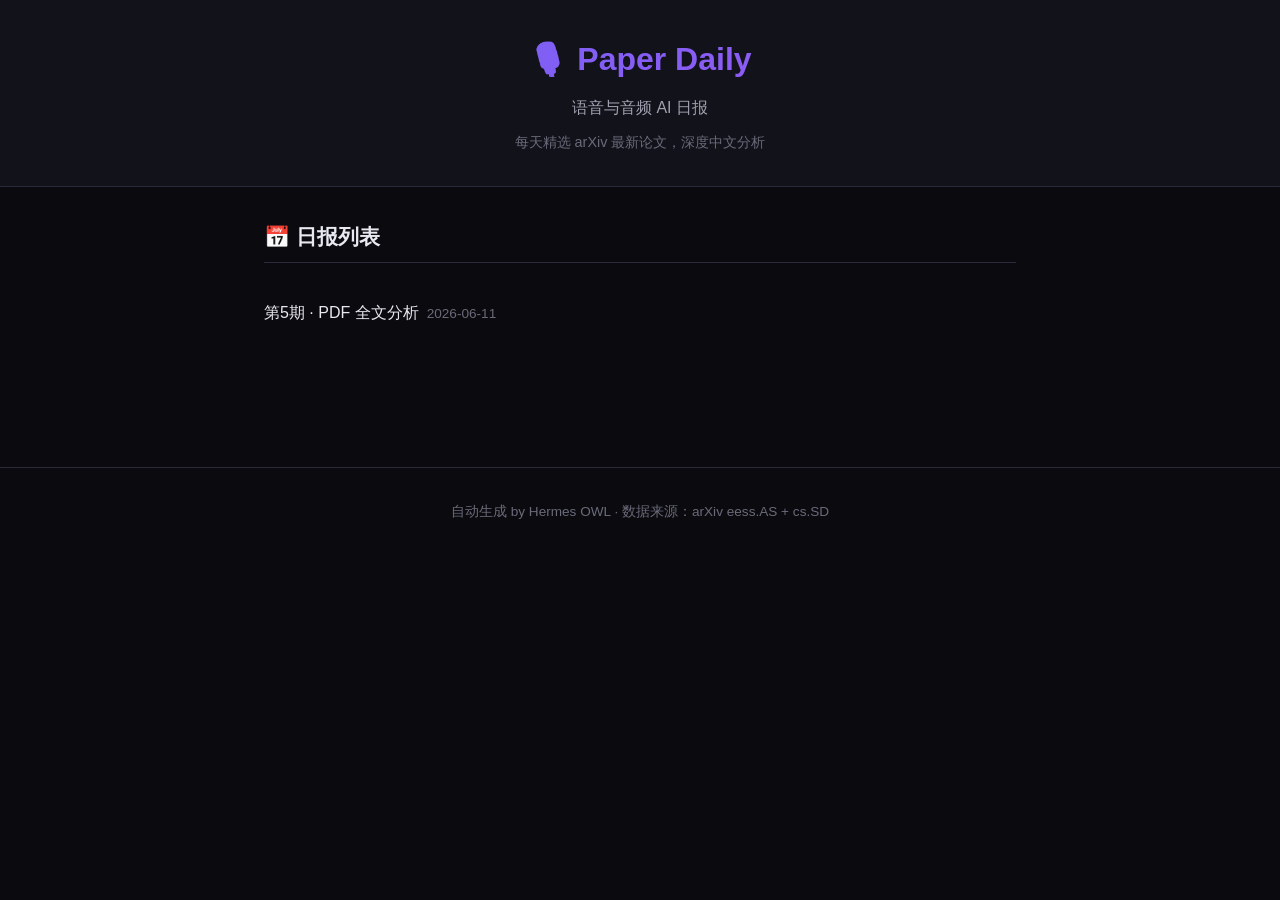
==== index.html @ 00a7ea23 "init: GitHub Pages 日报仓库 - 首页 index.html（暗色主题，日报列表） - 2026-06-11 日报页面（9篇精选论文） - assets/css/style.css（" ====
<!DOCTYPE html>
<html lang="zh-CN">
<head>
  <meta charset="UTF-8">
  <meta name="viewport" content="width=device-width, initial-scale=1.0">
  <title>Paper Daily - 语音与音频 AI 日报</title>
  <link rel="stylesheet" href="assets/css/style.css">
</head>
<body>
  <header class="header">
    <h1>🎙️ Paper Daily</h1>
    <p class="subtitle">语音与音频 AI 日报</p>
    <p class="date">每天精选 arXiv 最新论文，深度中文分析</p>
  </header>

  <div class="container">
    <section class="section">
      <h2 class="section-title">📅 日报列表</h2>
      <ul class="paper-list" id="daily-list">
        <!-- 日报列表由 JS 动态生成 -->
      </ul>
    </section>
  </div>

  <footer class="footer">
    <p>自动生成 by Hermes OWL · 数据来源：arXiv eess.AS + cs.SD</p>
  </footer>

  <script>
    // 日报列表 - 每天运行后自动更新
    const dailyReports = [
      { date: '2026-06-11', title: '第5期 · PDF 全文分析', url: 'daily/2026-06-11/index.html' },
    ];

    const listEl = document.getElementById('daily-list');
    dailyReports.forEach(report => {
      const li = document.createElement('li');
      li.innerHTML = `<a href="${report.url}">${report.title}</a><span class="date">${report.date}</span>`;
      listEl.appendChild(li);
    });
  </script>
</body>
</html>
---- assets/css/style.css ----
/* Paper Daily - 语音与音频 AI 日报 */

:root {
  --bg-primary: #0a0a0f;
  --bg-secondary: #12121a;
  --bg-card: #1a1a25;
  --text-primary: #e8e8f0;
  --text-secondary: #a0a0b0;
  --text-muted: #6a6a7a;
  --accent: #6366f1;
  --accent-light: #818cf8;
  --border: #2a2a3a;
  --tag-bg: #1e1e2e;
  --tag-text: #a5b4fc;
  --link: #818cf8;
  --link-hover: #a5b4fc;
}

* {
  margin: 0;
  padding: 0;
  box-sizing: border-box;
}

body {
  font-family: -apple-system, BlinkMacSystemFont, 'Segoe UI', Roboto, 'Helvetica Neue', Arial, sans-serif;
  background: var(--bg-primary);
  color: var(--text-primary);
  line-height: 1.7;
  -webkit-font-smoothing: antialiased;
}

/* Header */
.header {
  background: var(--bg-secondary);
  border-bottom: 1px solid var(--border);
  padding: 2rem 0;
  text-align: center;
}

.header h1 {
  font-size: 2rem;
  font-weight: 700;
  background: linear-gradient(135deg, #6366f1, #a855f7);
  -webkit-background-clip: text;
  -webkit-text-fill-color: transparent;
  margin-bottom: 0.5rem;
}

.header .subtitle {
  color: var(--text-secondary);
  font-size: 1rem;
}

.header .date {
  color: var(--text-muted);
  font-size: 0.9rem;
  margin-top: 0.5rem;
}

/* Container */
.container {
  max-width: 800px;
  margin: 0 auto;
  padding: 2rem 1.5rem;
}

/* Section */
.section {
  margin-bottom: 3rem;
}

.section-title {
  font-size: 1.3rem;
  font-weight: 600;
  color: var(--text-primary);
  margin-bottom: 1.5rem;
  padding-bottom: 0.5rem;
  border-bottom: 1px solid var(--border);
}

/* Paper Card */
.paper-card {
  background: var(--bg-card);
  border: 1px solid var(--border);
  border-radius: 12px;
  padding: 1.5rem;
  margin-bottom: 1.5rem;
  transition: border-color 0.2s;
}

.paper-card:hover {
  border-color: var(--accent);
}

.paper-card .headline {
  font-size: 1.15rem;
  font-weight: 600;
  color: var(--text-primary);
  margin-bottom: 0.5rem;
  line-height: 1.4;
}

.paper-card .title {
  font-size: 0.95rem;
  color: var(--text-secondary);
  margin-bottom: 0.75rem;
  font-style: italic;
}

.paper-card .meta {
  font-size: 0.85rem;
  color: var(--text-muted);
  margin-bottom: 0.75rem;
}

.paper-card .meta span {
  margin-right: 1rem;
}

.paper-card .tags {
  margin-bottom: 0.75rem;
}

.paper-card .tag {
  display: inline-block;
  background: var(--tag-bg);
  color: var(--tag-text);
  font-size: 0.75rem;
  padding: 0.2rem 0.6rem;
  border-radius: 4px;
  margin-right: 0.4rem;
  margin-bottom: 0.3rem;
}

.paper-card .overview {
  font-size: 0.95rem;
  color: var(--text-secondary);
  line-height: 1.8;
  margin-bottom: 1rem;
}

.paper-card .links {
  font-size: 0.85rem;
  padding-top: 0.75rem;
  border-top: 1px solid var(--border);
}

.paper-card .links a {
  color: var(--link);
  text-decoration: none;
  margin-right: 1rem;
}

.paper-card .links a:hover {
  color: var(--link-hover);
  text-decoration: underline;
}

/* Footer */
.footer {
  text-align: center;
  padding: 2rem 0;
  color: var(--text-muted);
  font-size: 0.85rem;
  border-top: 1px solid var(--border);
  margin-top: 3rem;
}

/* Index page - paper list */
.paper-list {
  list-style: none;
}

.paper-list li {
  padding: 0.75rem 0;
  border-bottom: 1px solid var(--border);
}

.paper-list li:last-child {
  border-bottom: none;
}

.paper-list a {
  color: var(--text-primary);
  text-decoration: none;
  font-weight: 500;
}

.paper-list a:hover {
  color: var(--accent-light);
}

.paper-list .date {
  color: var(--text-muted);
  font-size: 0.85rem;
  margin-left: 0.5rem;
}

/* Responsive */
@media (max-width: 600px) {
  .header h1 {
    font-size: 1.5rem;
  }
  
  .container {
    padding: 1rem;
  }
  
  .paper-card {
    padding: 1rem;
  }
}
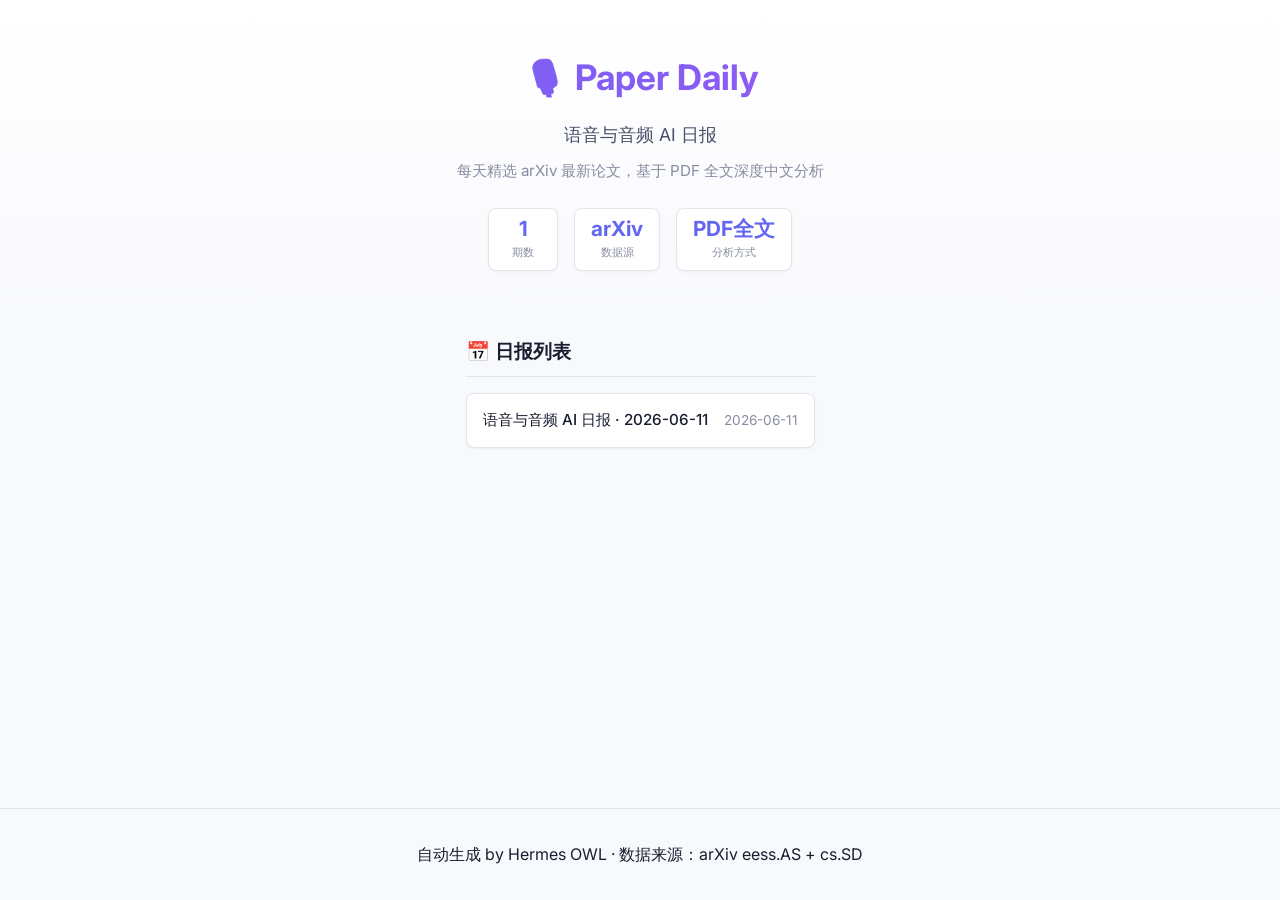
==== commit 5bd2fc92: "v2: responsive redesign - mobile-first CSS, interactive JS, depth-optimized HTML" ====
--- a/index.html
+++ b/index.html
@@ -1,43 +1,37 @@
-<!DOCTYPE html>
-<html lang="zh-CN">
-<head>
-  <meta charset="UTF-8">
-  <meta name="viewport" content="width=device-width, initial-scale=1.0">
-  <title>Paper Daily - 语音与音频 AI 日报</title>
-  <link rel="stylesheet" href="assets/css/style.css">
-</head>
-<body>
-  <header class="header">
-    <h1>🎙️ Paper Daily</h1>
-    <p class="subtitle">语音与音频 AI 日报</p>
-    <p class="date">每天精选 arXiv 最新论文，深度中文分析</p>
-  </header>
-
-  <div class="container">
-    <section class="section">
-      <h2 class="section-title">📅 日报列表</h2>
-      <ul class="paper-list" id="daily-list">
-        <!-- 日报列表由 JS 动态生成 -->
-      </ul>
-    </section>
-  </div>
-
-  <footer class="footer">
-    <p>自动生成 by Hermes OWL · 数据来源：arXiv eess.AS + cs.SD</p>
-  </footer>
-
-  <script>
-    // 日报列表 - 每天运行后自动更新
-    const dailyReports = [
-      { date: '2026-06-11', title: '第5期 · PDF 全文分析', url: 'daily/2026-06-11/index.html' },
-    ];
-
-    const listEl = document.getElementById('daily-list');
-    dailyReports.forEach(report => {
-      const li = document.createElement('li');
-      li.innerHTML = `<a href="${report.url}">${report.title}</a><span class="date">${report.date}</span>`;
-      listEl.appendChild(li);
-    });
-  </script>
-</body>
-</html>
+<!DOCTYPE html>
+<html lang="zh-CN">
+<head>
+  <meta charset="UTF-8">
+  <meta name="viewport" content="width=device-width, initial-scale=1.0, maximum-scale=5.0">
+  <meta name="theme-color" content="#0a0a12">
+  <title>Paper Daily - 语音与音频 AI 日报</title>
+  <link rel="preconnect" href="https://fonts.googleapis.com">
+  <link rel="preconnect" href="https://fonts.gstatic.com" crossorigin>
+  <link href="https://fonts.googleapis.com/css2?family=Inter:wght@400;500;600;700&family=JetBrains+Mono:wght@400;500&display=swap" rel="stylesheet">
+  <link rel="stylesheet" href="assets/css/style.css">
+</head>
+<body data-theme="dark">
+  <div class="index-page">
+    <div class="index-hero">
+      <h1>🎙️ Paper Daily</h1>
+      <p class="index-subtitle">语音与音频 AI 日报</p>
+      <p class="index-desc">每天精选 arXiv 最新论文，基于 PDF 全文深度中文分析</p>
+      <div class="index-stats">
+        <div class="stat-box"><span class="stat-num">1</span><span class="stat-lbl">期数</span></div>
+        <div class="stat-box"><span class="stat-num">arXiv</span><span class="stat-lbl">数据源</span></div>
+        <div class="stat-box"><span class="stat-num">PDF全文</span><span class="stat-lbl">分析方式</span></div>
+      </div>
+    </div>
+    <div class="index-list">
+      <h2 class="index-list-title">📅 日报列表</h2>
+      <div class="report-list">
+      <a href="daily/2026-06-11/index.html" class="report-row"><span class="report-title">语音与音频 AI 日报 · 2026-06-11</span><span class="report-date">2026-06-11</span></a>
+      </div>
+    </div>
+    <footer class="site-footer">
+      <p>自动生成 by Hermes OWL · 数据来源：arXiv eess.AS + cs.SD</p>
+    </footer>
+  </div>
+  <script src="assets/js/main.js"></script>
+</body>
+</html>
--- a/assets/css/style.css
+++ b/assets/css/style.css
@@ -1,213 +1,650 @@
-/* Paper Daily - 语音与音频 AI 日报 */
+/* Paper Daily v2 - 语音与音频 AI 日报 */
+/* Design: 深色主题 + 手机端优先 + 信息密度优化 */
 
 :root {
-  --bg-primary: #0a0a0f;
-  --bg-secondary: #12121a;
-  --bg-card: #1a1a25;
+  /* 颜色系统 */
+  --bg-primary: #0a0a12;
+  --bg-secondary: #111118;
+  --bg-card: #16161f;
+  --bg-card-hover: #1c1c28;
+  --bg-elevated: #1e1e2a;
+  
   --text-primary: #e8e8f0;
-  --text-secondary: #a0a0b0;
-  --text-muted: #6a6a7a;
+  --text-secondary: #a0a0b8;
+  --text-muted: #6a6a80;
+  --text-accent: #a5b4fc;
+  
   --accent: #6366f1;
   --accent-light: #818cf8;
+  --accent-dim: rgba(99, 102, 241, 0.15);
+  
   --border: #2a2a3a;
+  --border-light: #222233;
+  
+  --success: #34d399;
+  --warning: #fbbf24;
+  
   --tag-bg: #1e1e2e;
   --tag-text: #a5b4fc;
+  --tag-border: #2a2a4a;
+  
+  --kr-bg: #1a1a28;
+  --kr-border: #6366f1;
+  
   --link: #818cf8;
   --link-hover: #a5b4fc;
-}
-
-* {
-  margin: 0;
-  padding: 0;
-  box-sizing: border-box;
+  
+  /* 尺寸 */
+  --radius: 12px;
+  --radius-sm: 8px;
+  --max-width: 820px;
+  --header-height: 56px;
+  
+  /* 字体 */
+  --font-sans: 'Inter', -apple-system, BlinkMacSystemFont, 'Segoe UI', Roboto, 'Helvetica Neue', Arial, sans-serif;
+  --font-mono: 'JetBrains Mono', 'SF Mono', 'Menlo', monospace;
+}
+
+/* ── Reset ── */
+*, *::before, *::after { box-sizing: border-box; margin: 0; padding: 0; }
+
+html {
+  font-size: 16px;
+  scroll-behavior: smooth;
+  scroll-padding-top: calc(var(--header-height) + 20px);
+  -webkit-text-size-adjust: 100%;
 }
 
 body {
-  font-family: -apple-system, BlinkMacSystemFont, 'Segoe UI', Roboto, 'Helvetica Neue', Arial, sans-serif;
+  font-family: var(--font-sans);
   background: var(--bg-primary);
   color: var(--text-primary);
   line-height: 1.7;
   -webkit-font-smoothing: antialiased;
-}
-
-/* Header */
-.header {
-  background: var(--bg-secondary);
+  -moz-osx-font-smoothing: grayscale;
+  overflow-x: hidden;
+}
+
+/* ── Scrollbar ── */
+::-webkit-scrollbar { width: 6px; height: 6px; }
+::-webkit-scrollbar-track { background: var(--bg-primary); }
+::-webkit-scrollbar-thumb { background: var(--border); border-radius: 3px; }
+::-webkit-scrollbar-thumb:hover { background: var(--text-muted); }
+
+/* ── Top Nav (Sticky) ── */
+.topnav {
+  position: sticky;
+  top: 0;
+  z-index: 100;
+  background: rgba(10, 10, 18, 0.85);
+  backdrop-filter: blur(12px);
+  -webkit-backdrop-filter: blur(12px);
   border-bottom: 1px solid var(--border);
-  padding: 2rem 0;
+  height: var(--header-height);
+}
+
+.topnav-inner {
+  max-width: var(--max-width);
+  margin: 0 auto;
+  padding: 0 1.25rem;
+  height: 100%;
+  display: flex;
+  align-items: center;
+  gap: 1rem;
+}
+
+.topnav-brand {
+  font-weight: 700;
+  font-size: 1.05rem;
+  color: var(--accent-light);
+  text-decoration: none;
+  white-space: nowrap;
+  flex-shrink: 0;
+}
+
+.topnav-links {
+  display: flex;
+  gap: 0.5rem;
+  overflow-x: auto;
+  -webkit-overflow-scrolling: touch;
+  scrollbar-width: none;
+  flex: 1;
+  min-width: 0;
+}
+
+.topnav-links::-webkit-scrollbar { display: none; }
+
+.topnav-link {
+  font-size: 0.8rem;
+  color: var(--text-muted);
+  text-decoration: none;
+  padding: 0.25rem 0.6rem;
+  border-radius: 4px;
+  white-space: nowrap;
+  transition: color 0.2s, background 0.2s;
+}
+
+.topnav-link:hover {
+  color: var(--text-secondary);
+  background: var(--bg-elevated);
+}
+
+.theme-toggle {
+  background: none;
+  border: 1px solid var(--border);
+  border-radius: var(--radius-sm);
+  padding: 0.3rem 0.5rem;
+  font-size: 1rem;
+  cursor: pointer;
+  flex-shrink: 0;
+  transition: border-color 0.2s;
+}
+
+.theme-toggle:hover { border-color: var(--accent); }
+
+/* ── Hero Header ── */
+.hero {
+  background: linear-gradient(180deg, var(--bg-secondary) 0%, var(--bg-primary) 100%);
+  border-bottom: 1px solid var(--border);
+  padding: 2.5rem 1.5rem 2rem;
   text-align: center;
 }
 
-.header h1 {
-  font-size: 2rem;
+.hero-title {
+  font-size: 1.8rem;
   font-weight: 700;
-  background: linear-gradient(135deg, #6366f1, #a855f7);
+  background: linear-gradient(135deg, var(--accent-light), #a855f7);
   -webkit-background-clip: text;
+  background-clip: text;
   -webkit-text-fill-color: transparent;
+  color: transparent;
   margin-bottom: 0.5rem;
-}
-
-.header .subtitle {
+  line-height: 1.3;
+}
+
+.hero-meta {
+  display: flex;
+  align-items: center;
+  justify-content: center;
+  gap: 0.5rem;
+  color: var(--text-muted);
+  font-size: 0.9rem;
+  margin-bottom: 0.5rem;
+}
+
+.hero-dot { opacity: 0.5; }
+
+.hero-desc {
   color: var(--text-secondary);
-  font-size: 1rem;
-}
-
-.header .date {
-  color: var(--text-muted);
-  font-size: 0.9rem;
-  margin-top: 0.5rem;
-}
-
-/* Container */
-.container {
-  max-width: 800px;
+  font-size: 0.95rem;
+  margin-bottom: 1.25rem;
+}
+
+.stats-row {
+  display: flex;
+  gap: 1rem;
+  justify-content: center;
+  flex-wrap: wrap;
+}
+
+.stat-box {
+  text-align: center;
+  padding: 0.5rem 1rem;
+  background: var(--bg-card);
+  border: 1px solid var(--border);
+  border-radius: var(--radius-sm);
+  min-width: 70px;
+}
+
+.stat-num {
+  display: block;
+  font-size: 1.3rem;
+  font-weight: 700;
+  color: var(--accent-light);
+  line-height: 1.2;
+}
+
+.stat-lbl {
+  display: block;
+  font-size: 0.7rem;
+  color: var(--text-muted);
+  margin-top: 0.1rem;
+}
+
+/* ── Main Content ── */
+.main-content {
+  max-width: var(--max-width);
   margin: 0 auto;
-  padding: 2rem 1.5rem;
-}
-
-/* Section */
+  padding: 2rem 1.25rem;
+}
+
+/* ── Section ── */
 .section {
-  margin-bottom: 3rem;
+  margin-bottom: 2.5rem;
+}
+
+.section-header {
+  display: flex;
+  align-items: baseline;
+  justify-content: space-between;
+  margin-bottom: 1.25rem;
+  padding-bottom: 0.75rem;
+  border-bottom: 1px solid var(--border);
 }
 
 .section-title {
-  font-size: 1.3rem;
+  font-size: 1.2rem;
   font-weight: 600;
   color: var(--text-primary);
-  margin-bottom: 1.5rem;
-  padding-bottom: 0.5rem;
-  border-bottom: 1px solid var(--border);
-}
-
-/* Paper Card */
+}
+
+.section-count {
+  font-size: 0.85rem;
+  color: var(--text-muted);
+}
+
+/* ── Paper Card ── */
 .paper-card {
   background: var(--bg-card);
   border: 1px solid var(--border);
-  border-radius: 12px;
-  padding: 1.5rem;
-  margin-bottom: 1.5rem;
-  transition: border-color 0.2s;
+  border-radius: var(--radius);
+  padding: 1.25rem;
+  margin-bottom: 1rem;
+  transition: border-color 0.2s, background 0.2s;
+  position: relative;
+  overflow: hidden;
 }
 
 .paper-card:hover {
   border-color: var(--accent);
-}
-
-.paper-card .headline {
-  font-size: 1.15rem;
+  background: var(--bg-card-hover);
+}
+
+/* 重点论文左侧高亮条 */
+.tier-hot::before {
+  content: "";
+  position: absolute;
+  left: 0; top: 0; bottom: 0;
+  width: 3px;
+  background: linear-gradient(180deg, var(--accent), #a855f7);
+  border-radius: 3px 0 0 3px;
+}
+
+.paper-headline {
+  display: flex;
+  align-items: flex-start;
+  gap: 0.5rem;
+  margin-bottom: 0.4rem;
+}
+
+.headline-text {
+  font-size: 1.05rem;
   font-weight: 600;
   color: var(--text-primary);
-  margin-bottom: 0.5rem;
   line-height: 1.4;
-}
-
-.paper-card .title {
-  font-size: 0.95rem;
-  color: var(--text-secondary);
-  margin-bottom: 0.75rem;
+  flex: 1;
+}
+
+.topic-badge {
+  display: inline-block;
+  font-size: 0.65rem;
+  font-weight: 500;
+  color: var(--accent-light);
+  background: var(--accent-dim);
+  padding: 0.15rem 0.5rem;
+  border-radius: 3px;
+  white-space: nowrap;
+  flex-shrink: 0;
+  margin-top: 0.2rem;
+  border: 1px solid rgba(99, 102, 241, 0.2);
+}
+
+.paper-title-en {
+  font-size: 0.82rem;
+  color: var(--text-muted);
+  margin-bottom: 0.6rem;
   font-style: italic;
-}
-
-.paper-card .meta {
-  font-size: 0.85rem;
-  color: var(--text-muted);
-  margin-bottom: 0.75rem;
-}
-
-.paper-card .meta span {
-  margin-right: 1rem;
-}
-
-.paper-card .tags {
-  margin-bottom: 0.75rem;
-}
-
-.paper-card .tag {
+  line-height: 1.5;
+  word-break: break-word;
+}
+
+.paper-meta {
+  font-size: 0.8rem;
+  color: var(--text-muted);
+  margin-bottom: 0.6rem;
+  display: flex;
+  flex-wrap: wrap;
+  gap: 0.4rem 0.8rem;
+  line-height: 1.5;
+}
+
+.paper-meta span { display: inline-flex; align-items: center; gap: 0.2rem; }
+
+.tags-row {
+  display: flex;
+  flex-wrap: wrap;
+  gap: 0.35rem;
+  margin-bottom: 0.6rem;
+}
+
+.tag {
   display: inline-block;
   background: var(--tag-bg);
   color: var(--tag-text);
-  font-size: 0.75rem;
-  padding: 0.2rem 0.6rem;
+  font-size: 0.72rem;
+  padding: 0.15rem 0.55rem;
   border-radius: 4px;
-  margin-right: 0.4rem;
-  margin-bottom: 0.3rem;
-}
-
-.paper-card .overview {
-  font-size: 0.95rem;
+  border: 1px solid var(--tag-border);
+  white-space: nowrap;
+}
+
+.paper-overview {
+  font-size: 0.9rem;
   color: var(--text-secondary);
   line-height: 1.8;
+  margin-bottom: 0.75rem;
+  word-break: break-word;
+}
+
+.paper-overview p { margin: 0; }
+
+/* ── Key Results ── */
+.key-results {
+  background: var(--kr-bg);
+  border-left: 3px solid var(--kr-border);
+  border-radius: 0 var(--radius-sm) var(--radius-sm) 0;
+  padding: 0.65rem 0.85rem;
+  margin-bottom: 0.75rem;
+}
+
+.kr-header {
+  display: flex;
+  align-items: center;
+  gap: 0.35rem;
+  margin-bottom: 0.4rem;
+}
+
+.kr-icon { font-size: 0.85rem; }
+
+.kr-title {
+  font-size: 0.82rem;
+  font-weight: 600;
+  color: var(--accent-light);
+}
+
+.kr-list {
+  list-style: none;
+  padding: 0;
+  margin: 0;
+  display: grid;
+  gap: 0.25rem;
+}
+
+.kr-list li {
+  font-size: 0.82rem;
+  color: var(--text-secondary);
+  line-height: 1.5;
+  display: flex;
+  align-items: flex-start;
+  gap: 0.35rem;
+}
+
+.kr-num {
+  color: var(--accent-light);
+  font-weight: 600;
+  flex-shrink: 0;
+  font-size: 0.78rem;
+}
+
+/* ── Paper Links ── */
+.paper-links {
+  display: flex;
+  flex-wrap: wrap;
+  gap: 0.4rem;
+  padding-top: 0.65rem;
+  border-top: 1px solid var(--border-light);
+}
+
+.link-btn {
+  display: inline-block;
+  font-size: 0.78rem;
+  font-weight: 500;
+  padding: 0.25rem 0.65rem;
+  border-radius: 4px;
+  text-decoration: none;
+  transition: background 0.2s, color 0.2s;
+  border: 1px solid transparent;
+}
+
+.link-arxiv { background: var(--accent-dim); color: var(--accent-light); border-color: rgba(99,102,241,0.2); }
+.link-arxiv:hover { background: rgba(99,102,241,0.25); }
+.link-pdf { background: rgba(239,68,68,0.1); color: #f87171; border-color: rgba(239,68,68,0.15); }
+.link-pdf:hover { background: rgba(239,68,68,0.2); }
+.link-code { background: rgba(34,197,94,0.1); color: #4ade80; border-color: rgba(34,197,94,0.15); }
+.link-code:hover { background: rgba(34,197,94,0.2); }
+.link-project { background: rgba(251,191,36,0.1); color: #fbbf24; border-color: rgba(251,191,36,0.15); }
+.link-project:hover { background: rgba(251,191,36,0.2); }
+.link-demo { background: rgba(168,85,247,0.1); color: #c084fc; border-color: rgba(168,85,247,0.15); }
+.link-demo:hover { background: rgba(168,85,247,0.2); }
+
+/* ── Footer ── */
+.site-footer {
+  border-top: 1px solid var(--border);
+  padding: 2rem 1.25rem;
+  text-align: center;
+}
+
+.footer-content p {
+  color: var(--text-muted);
+  font-size: 0.8rem;
+  margin-bottom: 0.25rem;
+}
+
+.footer-link {
+  color: var(--text-secondary);
+  text-decoration: none;
+}
+
+.footer-link:hover { color: var(--accent-light); }
+
+/* ── Scroll to Top ── */
+.scroll-top {
+  position: fixed;
+  bottom: 1.5rem;
+  right: 1.5rem;
+  width: 40px;
+  height: 40px;
+  border-radius: 50%;
+  background: var(--bg-elevated);
+  border: 1px solid var(--border);
+  color: var(--text-secondary);
+  font-size: 1.2rem;
+  cursor: pointer;
+  display: flex;
+  align-items: center;
+  justify-content: center;
+  opacity: 0;
+  visibility: hidden;
+  transition: opacity 0.3s, visibility 0.3s, background 0.2s, border-color 0.2s;
+  z-index: 50;
+}
+
+.scroll-top.visible {
+  opacity: 1;
+  visibility: visible;
+}
+
+.scroll-top:hover {
+  background: var(--accent-dim);
+  border-color: var(--accent);
+  color: var(--accent-light);
+}
+
+/* ── Index Page ── */
+.index-page {
+  min-height: 100vh;
+  display: flex;
+  flex-direction: column;
+}
+
+.index-hero {
+  text-align: center;
+  padding: 3rem 1.5rem 2rem;
+  background: linear-gradient(180deg, var(--bg-secondary) 0%, var(--bg-primary) 100%);
+}
+
+.index-hero h1 {
+  font-size: 2.2rem;
+  font-weight: 700;
+  background: linear-gradient(135deg, var(--accent-light), #a855f7);
+  -webkit-background-clip: text;
+  background-clip: text;
+  -webkit-text-fill-color: transparent;
+  color: transparent;
+  margin-bottom: 0.75rem;
+}
+
+.index-subtitle {
+  font-size: 1.1rem;
+  color: var(--text-secondary);
+  margin-bottom: 0.5rem;
+}
+
+.index-desc {
+  color: var(--text-muted);
+  font-size: 0.95rem;
+  margin-bottom: 1.5rem;
+}
+
+.index-stats {
+  display: flex;
+  gap: 1rem;
+  justify-content: center;
+  flex-wrap: wrap;
+}
+
+.index-list {
+  max-width: var(--max-width);
+  margin: 0 auto;
+  padding: 2rem 1.25rem;
+  flex: 1;
+}
+
+.index-list-title {
+  font-size: 1.2rem;
+  font-weight: 600;
   margin-bottom: 1rem;
-}
-
-.paper-card .links {
+  padding-bottom: 0.5rem;
+  border-bottom: 1px solid var(--border);
+}
+
+.report-list {
+  display: flex;
+  flex-direction: column;
+  gap: 0.5rem;
+}
+
+.report-row {
+  display: flex;
+  align-items: center;
+  justify-content: space-between;
+  padding: 0.85rem 1rem;
+  background: var(--bg-card);
+  border: 1px solid var(--border);
+  border-radius: var(--radius-sm);
+  text-decoration: none;
+  transition: border-color 0.2s, background 0.2s;
+}
+
+.report-row:hover {
+  border-color: var(--accent);
+  background: var(--bg-card-hover);
+}
+
+.report-title {
+  font-weight: 500;
+  color: var(--text-primary);
+  font-size: 0.95rem;
+}
+
+.report-date {
   font-size: 0.85rem;
-  padding-top: 0.75rem;
-  border-top: 1px solid var(--border);
-}
-
-.paper-card .links a {
-  color: var(--link);
-  text-decoration: none;
-  margin-right: 1rem;
-}
-
-.paper-card .links a:hover {
-  color: var(--link-hover);
-  text-decoration: underline;
-}
-
-/* Footer */
-.footer {
-  text-align: center;
-  padding: 2rem 0;
-  color: var(--text-muted);
-  font-size: 0.85rem;
-  border-top: 1px solid var(--border);
-  margin-top: 3rem;
-}
-
-/* Index page - paper list */
-.paper-list {
-  list-style: none;
-}
-
-.paper-list li {
-  padding: 0.75rem 0;
-  border-bottom: 1px solid var(--border);
-}
-
-.paper-list li:last-child {
-  border-bottom: none;
-}
-
-.paper-list a {
-  color: var(--text-primary);
-  text-decoration: none;
-  font-weight: 500;
-}
-
-.paper-list a:hover {
-  color: var(--accent-light);
-}
-
-.paper-list .date {
-  color: var(--text-muted);
-  font-size: 0.85rem;
-  margin-left: 0.5rem;
-}
-
-/* Responsive */
-@media (max-width: 600px) {
-  .header h1 {
-    font-size: 1.5rem;
-  }
-  
-  .container {
-    padding: 1rem;
-  }
-  
-  .paper-card {
-    padding: 1rem;
-  }
-}
+  color: var(--text-muted);
+  flex-shrink: 0;
+  margin-left: 1rem;
+}
+
+/* ── Light Theme ── */
+body[data-theme="light"] {
+  --bg-primary: #f8f9fc;
+  --bg-secondary: #ffffff;
+  --bg-card: #ffffff;
+  --bg-card-hover: #f0f2f8;
+  --bg-elevated: #e8eaf0;
+  
+  --text-primary: #1a1d2e;
+  --text-secondary: #4a4f68;
+  --text-muted: #888ca0;
+  --text-accent: #4f46e5;
+  
+  --accent: #4f46e5;
+  --accent-light: #6366f1;
+  --accent-dim: rgba(79, 70, 229, 0.08);
+  
+  --border: #e2e5ec;
+  --border-light: #eef0f4;
+  
+  --tag-bg: #f0f2f8;
+  --tag-text: #4f46e5;
+  --tag-border: #dde0ea;
+  
+  --kr-bg: #f5f6fa;
+  --kr-border: #4f46e5;
+  
+  --link: #4f46e5;
+  --link-hover: #6366f1;
+  
+  .topnav { background: rgba(248, 249, 252, 0.9); }
+  .hero { background: linear-gradient(180deg, #fff 0%, var(--bg-primary) 100%); }
+  .index-hero { background: linear-gradient(180deg, #fff 0%, var(--bg-primary) 100%); }
+  .stat-box { box-shadow: 0 1px 3px rgba(0,0,0,0.05); }
+  .report-row { box-shadow: 0 1px 3px rgba(0,0,0,0.05); }
+  .link-arxiv { border-color: rgba(79,70,229,0.15); }
+  .link-pdf { border-color: rgba(239,68,68,0.1); }
+  .link-code { border-color: rgba(34,197,94,0.1); }
+  .link-project { border-color: rgba(251,191,36,0.1); }
+  .link-demo { border-color: rgba(168,85,247,0.1); }
+  .topic-badge { border-color: rgba(79,70,229,0.15); }
+}
+
+/* ── Responsive (Mobile First) ── */
+
+/* 小屏手机 */
+@media (max-width: 400px) {
+  html { font-size: 15px; }
+  .hero { padding: 1.5rem 1rem 1.25rem; }
+  .hero-title { font-size: 1.4rem; }
+  .main-content { padding: 1rem 0.75rem; }
+  .paper-card { padding: 1rem; }
+  .headline-text { font-size: 0.95rem; }
+  .stats-row { gap: 0.5rem; }
+  .stat-box { padding: 0.4rem 0.7rem; min-width: 60px; }
+  .stat-num { font-size: 1.1rem; }
+  .topnav-inner { padding: 0 0.75rem; }
+}
+
+/* 平板和桌面 */
+@media (min-width: 601px) {
+  .hero-title { font-size: 2rem; }
+  .headline-text { font-size: 1.15rem; }
+  .paper-card { padding: 1.5rem; }
+}
+
+/* 宽屏 */
+@media (min-width: 900px) {
+  .main-content { padding: 2.5rem 2rem; }
+}
+
+/* ── Utility ── */
+a { color: inherit; }
+img { max-width: 100%; height: auto; }
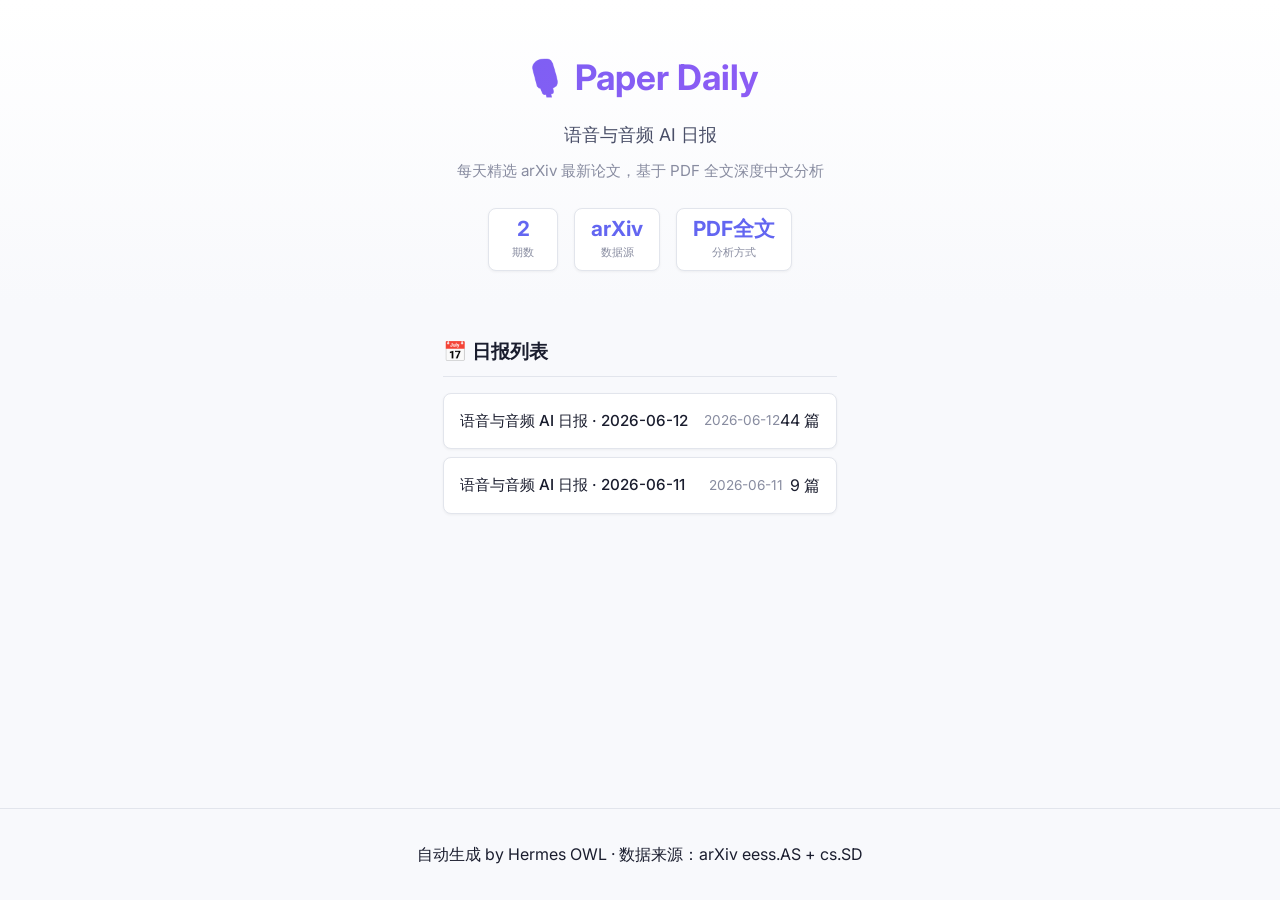
==== commit 7f41f8cc: "fix: correct replace paper dates, nav links, empty titles, meta-venue - Fix replace paper first_subm" ====
--- a/index.html
+++ b/index.html
@@ -17,7 +17,7 @@
       <p class="index-subtitle">语音与音频 AI 日报</p>
       <p class="index-desc">每天精选 arXiv 最新论文，基于 PDF 全文深度中文分析</p>
       <div class="index-stats">
-        <div class="stat-box"><span class="stat-num">1</span><span class="stat-lbl">期数</span></div>
+        <div class="stat-box"><span class="stat-num">2</span><span class="stat-lbl">期数</span></div>
         <div class="stat-box"><span class="stat-num">arXiv</span><span class="stat-lbl">数据源</span></div>
         <div class="stat-box"><span class="stat-num">PDF全文</span><span class="stat-lbl">分析方式</span></div>
       </div>
@@ -25,7 +25,8 @@
     <div class="index-list">
       <h2 class="index-list-title">📅 日报列表</h2>
       <div class="report-list">
-      <a href="daily/2026-06-11/index.html" class="report-row"><span class="report-title">语音与音频 AI 日报 · 2026-06-11</span><span class="report-date">2026-06-11</span></a>
+        <a href="daily/2026-06-12/index.html" class="report-row"><span class="report-title">语音与音频 AI 日报 · 2026-06-12</span><span class="report-date">2026-06-12</span><span class="report-count">44 篇</span></a>
+        <a href="daily/2026-06-11/index.html" class="report-row"><span class="report-title">语音与音频 AI 日报 · 2026-06-11</span><span class="report-date">2026-06-11</span><span class="report-count">9 篇</span></a>
       </div>
     </div>
     <footer class="site-footer">
@@ -34,4 +35,4 @@
   </div>
   <script src="assets/js/main.js"></script>
 </body>
-</html>+</html>
--- a/assets/css/style.css
+++ b/assets/css/style.css
@@ -648,3 +648,85 @@
 /* ── Utility ── */
 a { color: inherit; }
 img { max-width: 100%; height: auto; }
+
+/* ── Replace Badge ── */
+.replace-badge {
+  display: inline-block;
+  font-size: 0.65rem;
+  font-weight: 500;
+  color: #fbbf24;
+  background: rgba(251, 191, 36, 0.1);
+  padding: 0.15rem 0.5rem;
+  border-radius: 3px;
+  white-space: nowrap;
+  flex-shrink: 0;
+  margin-top: 0.2rem;
+  border: 1px solid rgba(251, 191, 36, 0.2);
+}
+
+.meta-first-submit {
+  font-size: 0.75rem;
+  color: #fbbf24;
+  opacity: 0.8;
+}
+
+/* ── Brief Card (紧凑模式) ── */
+.card-brief {
+  padding: 0.9rem 1rem !important;
+  margin-bottom: 0.6rem !important;
+}
+
+.card-brief .headline-text {
+  font-size: 0.9rem;
+}
+
+.card-brief .paper-title-en {
+  font-size: 0.78rem;
+}
+
+.card-brief .paper-meta {
+  font-size: 0.75rem;
+  margin-bottom: 0.4rem;
+}
+
+.card-brief .paper-overview {
+  font-size: 0.82rem;
+  line-height: 1.6;
+  margin-bottom: 0.4rem;
+}
+
+.card-brief .tags-row {
+  margin-bottom: 0.4rem;
+}
+
+.card-brief .tag {
+  font-size: 0.65rem;
+  padding: 0.1rem 0.4rem;
+}
+
+.card-brief .paper-links {
+  font-size: 0.75rem;
+  padding-top: 0.4rem;
+}
+
+.card-brief .link-btn {
+  font-size: 0.7rem;
+  padding: 0.15rem 0.5rem;
+}
+
+/* ── Replace Section ── */
+.tier-replace {
+  border-color: rgba(251, 191, 36, 0.15) !important;
+}
+
+.tier-replace:hover {
+  border-color: rgba(251, 191, 36, 0.3) !important;
+}
+
+/* ── Section Description ── */
+.section-desc {
+  font-size: 0.85rem;
+  color: var(--text-muted);
+  margin-bottom: 1rem;
+  line-height: 1.5;
+}
